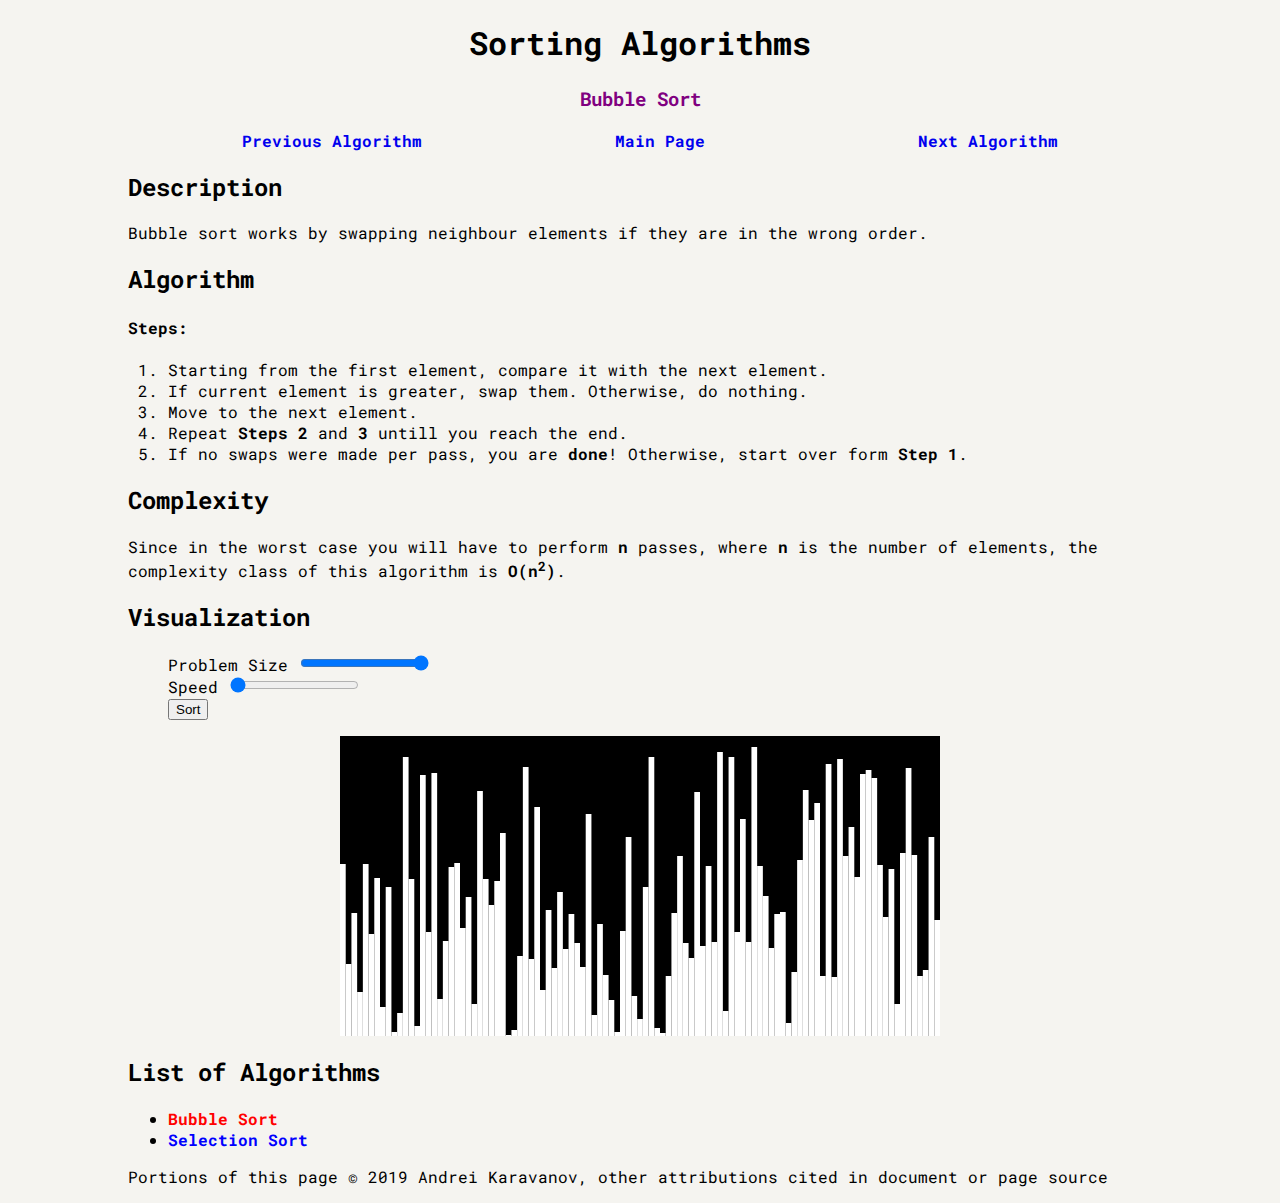
==== bubbleSort.html @ 87594271 "Initial commit" ====
<!DOCTYPE html>
<!--
  Andrei Karavanov
  October 16, 2019
  Gilmore AB

  This is the example page of how all pages containing algorithms will look
  like. It has some information about algorithm, but most importainly it also
  has an interactive vizualization.
-->
<html lang="en">
  <head>
    <meta charset="utf-8">
    <link rel="stylesheet" href="styles.css" />
    <script src="index.js"></script>
    <script src="sortPage.js"></script>
    <title>Sorting Algorithms - Visual Tool - Bubble Sort</title>
  </head>
  <body>
    <header>
      <h1>Sorting Algorithms</h1>
      <h3 class="algorithmName">Bubble Sort</h3>
      <nav>
        <ul style="list-style-type:none" class="container">
          <li><a href="index.html">Previous Algorithm</a></li>
          <li><a href="index.html">Main Page</a></li>
          <li><a href="index.html">Next Algorithm</a></li>
        </ul>
      </nav>
    </header>

    <main>
      <section>
        <h2>Description</h2>

        <p>
          Bubble sort works by swapping neighbour elements if they are in the
          wrong order.
        </p>
      </section>

      <section>
        <h2>Algorithm</h2>

        <section>
          <h4>Steps:</h4>
          <ol>
            <li>
              Starting from the first element, compare it with the next
              element.
            </li>
            <li>
              If current element is greater, swap them. Otherwise, do
              nothing.
            </li>
            <li>Move to the next element.</li>
            <li>Repeat <strong>Steps 2</strong> and <strong>3</strong> untill
              you reach the end.
            </li>
            <li>If no swaps were made per pass, you are
              <strong>done</strong>! Otherwise, start over form
              <strong>Step 1</strong>.
            </li>
          </ol>
        </section>
      </section>

      <section>
        <h2>Complexity</h2>

        <p>
          Since in the worst case you will have to perform <strong>n</strong>
            passes, where <strong>n</strong> is the number of elements, the
            complexity class of this algorithm is
            <strong>O(n<sup>2</sup>)</strong>.
        </p>
      </section>

      <section id="visualization">
        <h2>Visualization</h2>

        <ul style="list-style-type:none" id="specifications">
          <li>
            <label>Problem Size</label>
            <input type="range" min="1" max="100" value="100" class="slider"
            id="problemSizeSlider">
          </li>

          <li>
            <label>Speed</label>
            <input type="range" min="1" max="100" value="1" class="slider"
            id="speedSlider">
          </li>
          <li>
            <button id="sortButton">Sort</button>
          </li>
        </ul>
      </section>

      <section>
        <h2>List of Algorithms</h2>
        <ul class="algorithmsList">
          <li>
            <a href="bubbleSort.html">Bubble Sort</a>
          </li>
          <li>
            <a href="bubbleSort.html">Selection Sort</a>
          </li>
        </ul>
      </section>
    </main>

    <footer>
      <p>
        Portions of this page &copy; 2019 Andrei Karavanov, other attributions
        cited in document or page source
      </p>
    </footer>
  </body>
</html>
---- styles.css ----
/*
  Andrei Karavanov
  October 16, 2019
  Gilmore, AB

  This is the main stylesheet of my project. It has iniversal rulset that
  is applicable to every single page of my project.
*/

@import url('https://fonts.googleapis.com/css?family=Roboto+Mono&display=swap');

.container {
  display: flex;
  flex-wrap: wrap;
  justify-content: center;
}

.container li {
  flex: 1;
}

body {
  background-color: #F5F4F0;
  font-family: 'Roboto Mono', sans-serif;
  margin-left: auto;
  margin-right: auto;
  width: 80%;
}

header {
  text-align: center;
}

a:link {
  text-decoration: none;
  font-weight: bold;
}

.algorithmName {
  color: purple;
}
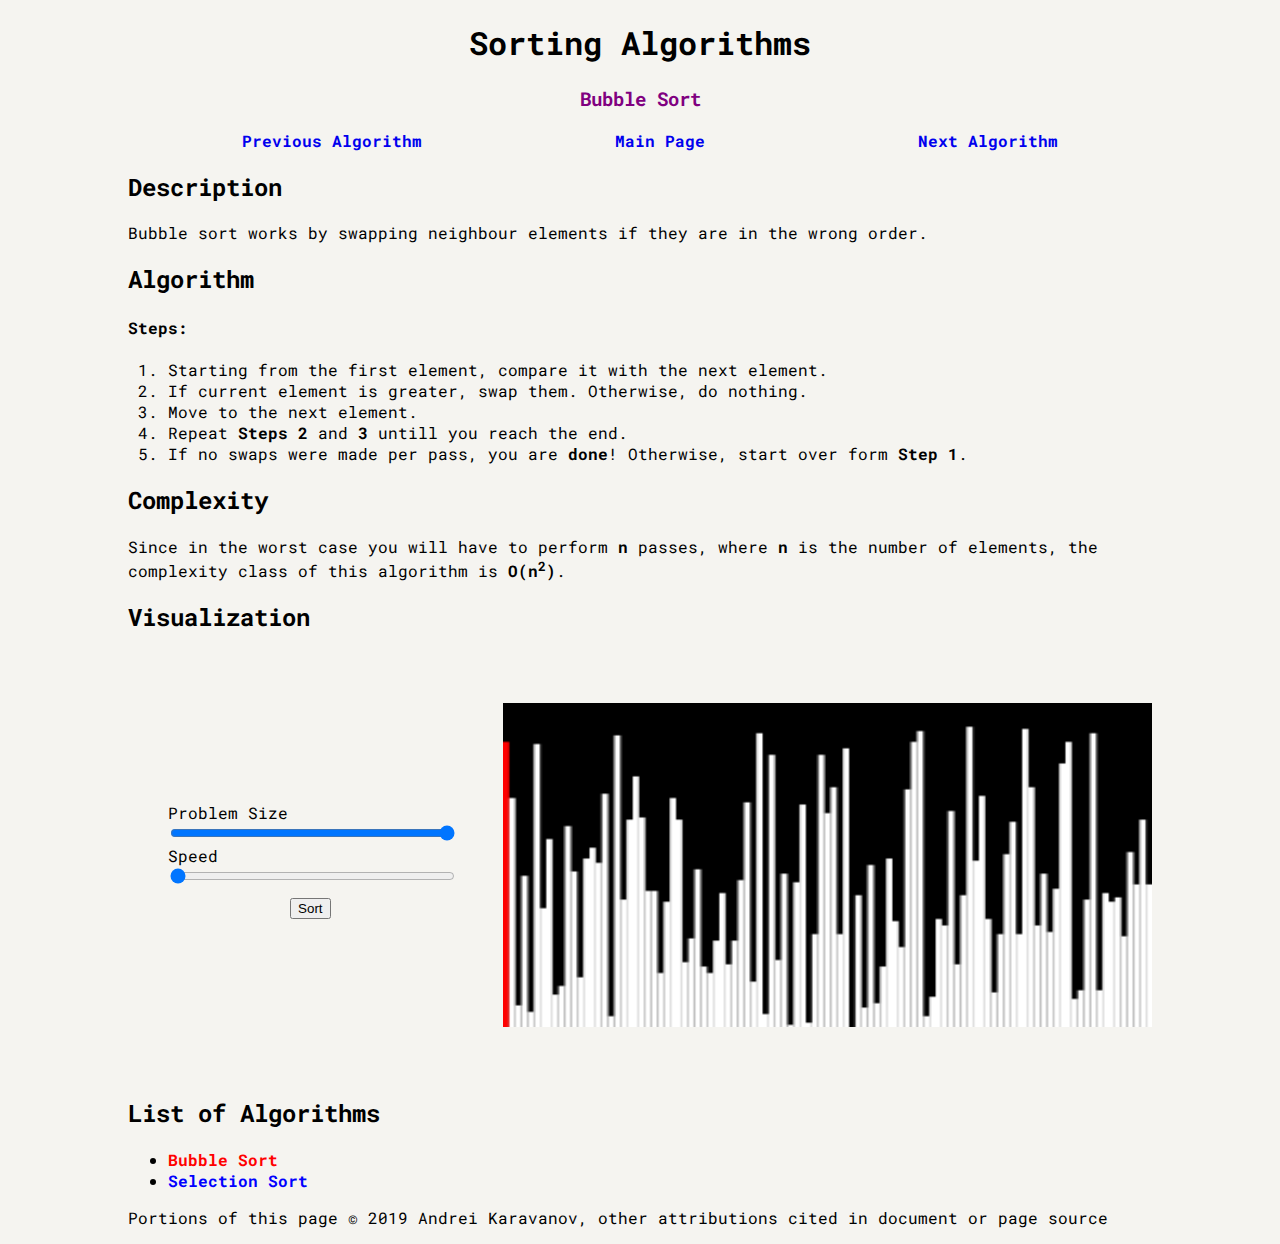
==== commit ed1442b8: "Style and Functionality Changes" ====
--- a/bubbleSort.html
+++ b/bubbleSort.html
@@ -76,25 +76,35 @@
         </p>
       </section>
 
-      <section id="visualization">
+      <section>
         <h2>Visualization</h2>
 
-        <ul style="list-style-type:none" id="specifications">
-          <li>
-            <label>Problem Size</label>
-            <input type="range" min="1" max="100" value="100" class="slider"
-            id="problemSizeSlider">
-          </li>
+        <section class="side-to-side">
+          <div id="visualization-options">
+            <ul style="list-style-type:none">
+              <li class="slider">
+                <label>Problem Size</label>
+                <input type="range" min="1" max="100" value="100" class="slider"
+                id="problemSizeSlider">
+              </li>
 
-          <li>
-            <label>Speed</label>
-            <input type="range" min="1" max="100" value="1" class="slider"
-            id="speedSlider">
-          </li>
-          <li>
-            <button id="sortButton">Sort</button>
-          </li>
-        </ul>
+              <li class="slider">
+                <label>Speed</label>
+                <input type="range" min="1" max="100" value="1" class="slider"
+                id="speedSlider">
+              </li>
+              <li>
+                <button id="sortButton">Sort</button>
+                <button id="pauseButton">Pause</button>
+                <button id="stepButton">Step</button>
+                <button id="resetButton">Reset</button>
+              </li>
+            </ul>
+          </div>
+
+          <div id="visualization"></div>
+        </section>
+
       </section>
 
       <section>
--- a/styles.css
+++ b/styles.css
@@ -39,3 +39,60 @@
 .algorithmName {
   color: purple;
 }
+
+#visualization {
+  padding: 50px 0 50px 50px;
+  flex: 2;
+  margin: 0 auto;
+  max-width: 700px;
+}
+
+button {
+  width: 100%
+  padding: 20px;
+  align-items: center;
+  margin: 10px;
+}
+
+label {
+  display: inline-block;
+  width: 200px;
+}
+
+@media only screen and (max-width: 1000px) {
+  #visualization, #visualization-options {
+    padding: 0;
+    flex: 0 0 100%;
+  }
+
+  .slider {
+    width: 100%;
+  }
+
+  input {
+    max-width: 100%;
+  }
+}
+
+#visualization-options{
+  padding: 0;
+  flex: 1;
+  margin: auto;
+}
+
+#visualization-options ul li {
+  display: table;
+  padding: 0;
+  margin: 0 auto;
+}
+
+input {
+  width: 100%;
+  max-width: 400px;
+}
+
+.side-to-side {
+  display: flex;
+  flex-wrap: wrap;
+  align-items: center;
+}
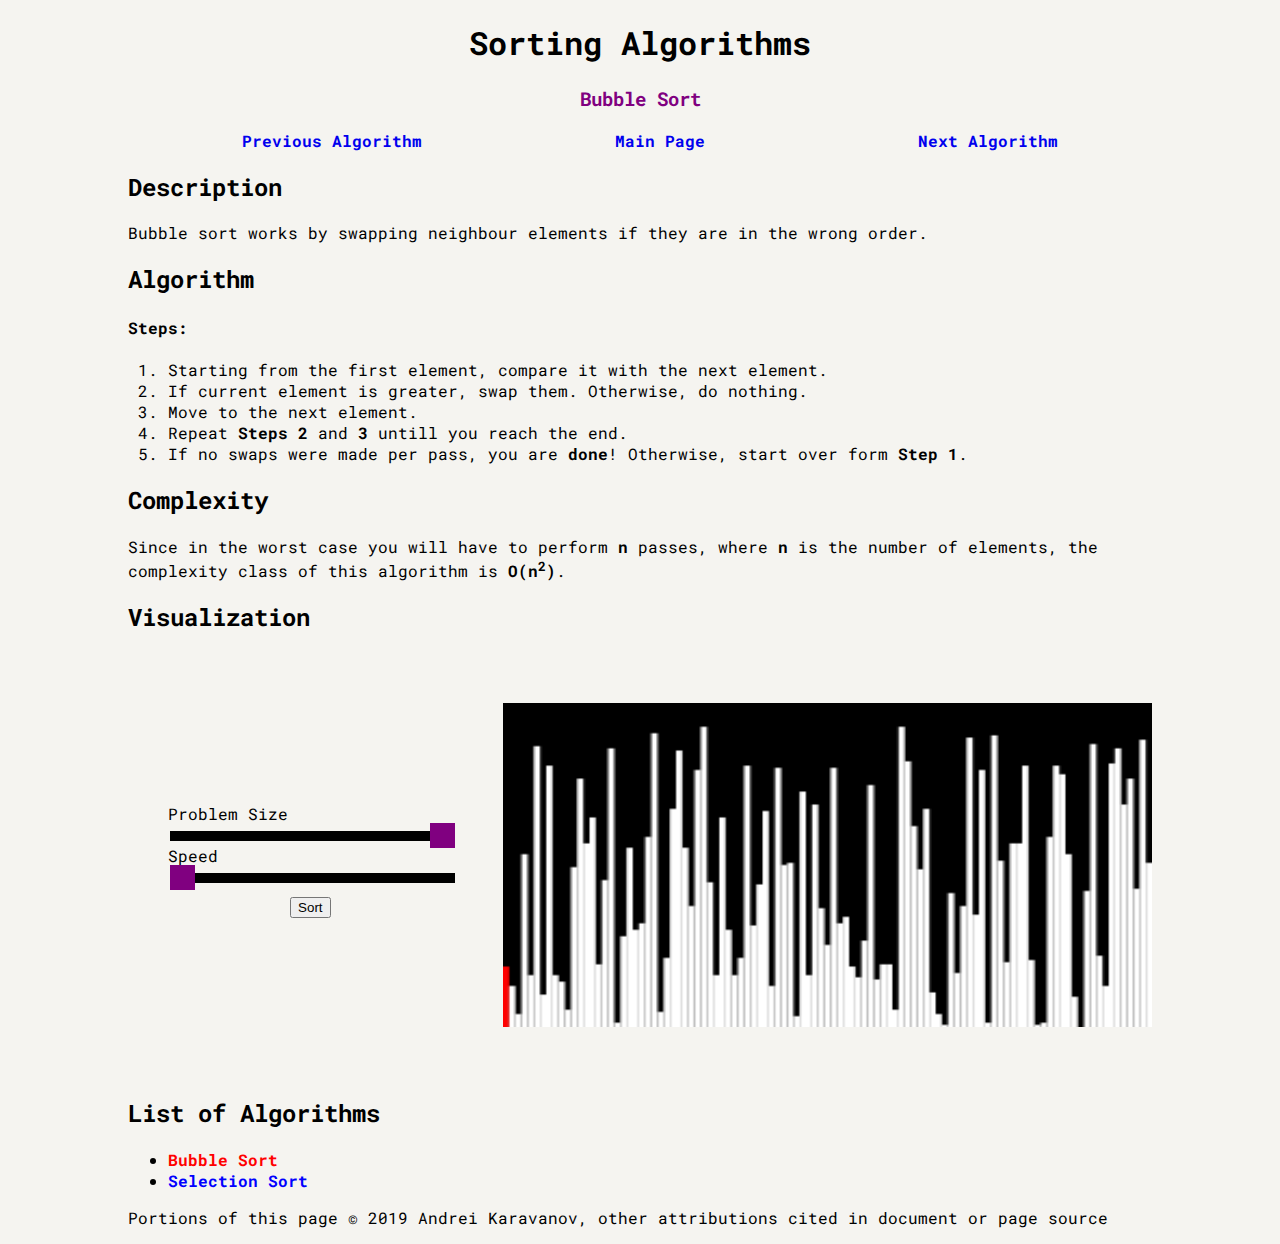
==== commit e31e7b40: "Stylistic changes for small-devices" ====
--- a/bubbleSort.html
+++ b/bubbleSort.html
@@ -93,7 +93,7 @@
                 <input type="range" min="1" max="100" value="1" class="slider"
                 id="speedSlider">
               </li>
-              <li>
+              <li class="options">
                 <button id="sortButton">Sort</button>
                 <button id="pauseButton">Pause</button>
                 <button id="stepButton">Step</button>
--- a/styles.css
+++ b/styles.css
@@ -67,14 +67,35 @@
 
   .slider {
     width: 100%;
+    height: 16px;
+    /* height: 100px; */
   }
 
-  input {
-    max-width: 100%;
+  .slider::-webkit-slider-thumb {
+    -webkit-appearance: none; /* Override default look */
+    appearance: none;
+    width: 40px;
+    height: 40px;
+    background: purple; /* Green background */
+    cursor: pointer; /* Cursor on hover */
+  }
+
+  label {
+    font-size: 25px;
+    padding: 30px 0;
+  }
+
+  button {
+    font-size: 35px;
+    padding: 30px 50px;
+  }
+
+  .options {
+    padding: 30px;
   }
 }
 
-#visualization-options{
+#visualization-options {
   padding: 0;
   flex: 1;
   margin: auto;
@@ -82,13 +103,24 @@
 
 #visualization-options ul li {
   display: table;
-  padding: 0;
   margin: 0 auto;
 }
 
 input {
+  -webkit-appearance: none;
+  background: black;
+  height: 10px;
   width: 100%;
-  max-width: 400px;
+  /* max-width: 400px; */
+}
+
+input::-webkit-slider-thumb {
+  -webkit-appearance: none; /* Override default look */
+  appearance: none;
+  width: 25px; /* Set a specific slider handle width */
+  height: 25px; /* Slider handle height */
+  background: purple; /* Green background */
+  cursor: pointer; /* Cursor on hover */
 }
 
 .side-to-side {
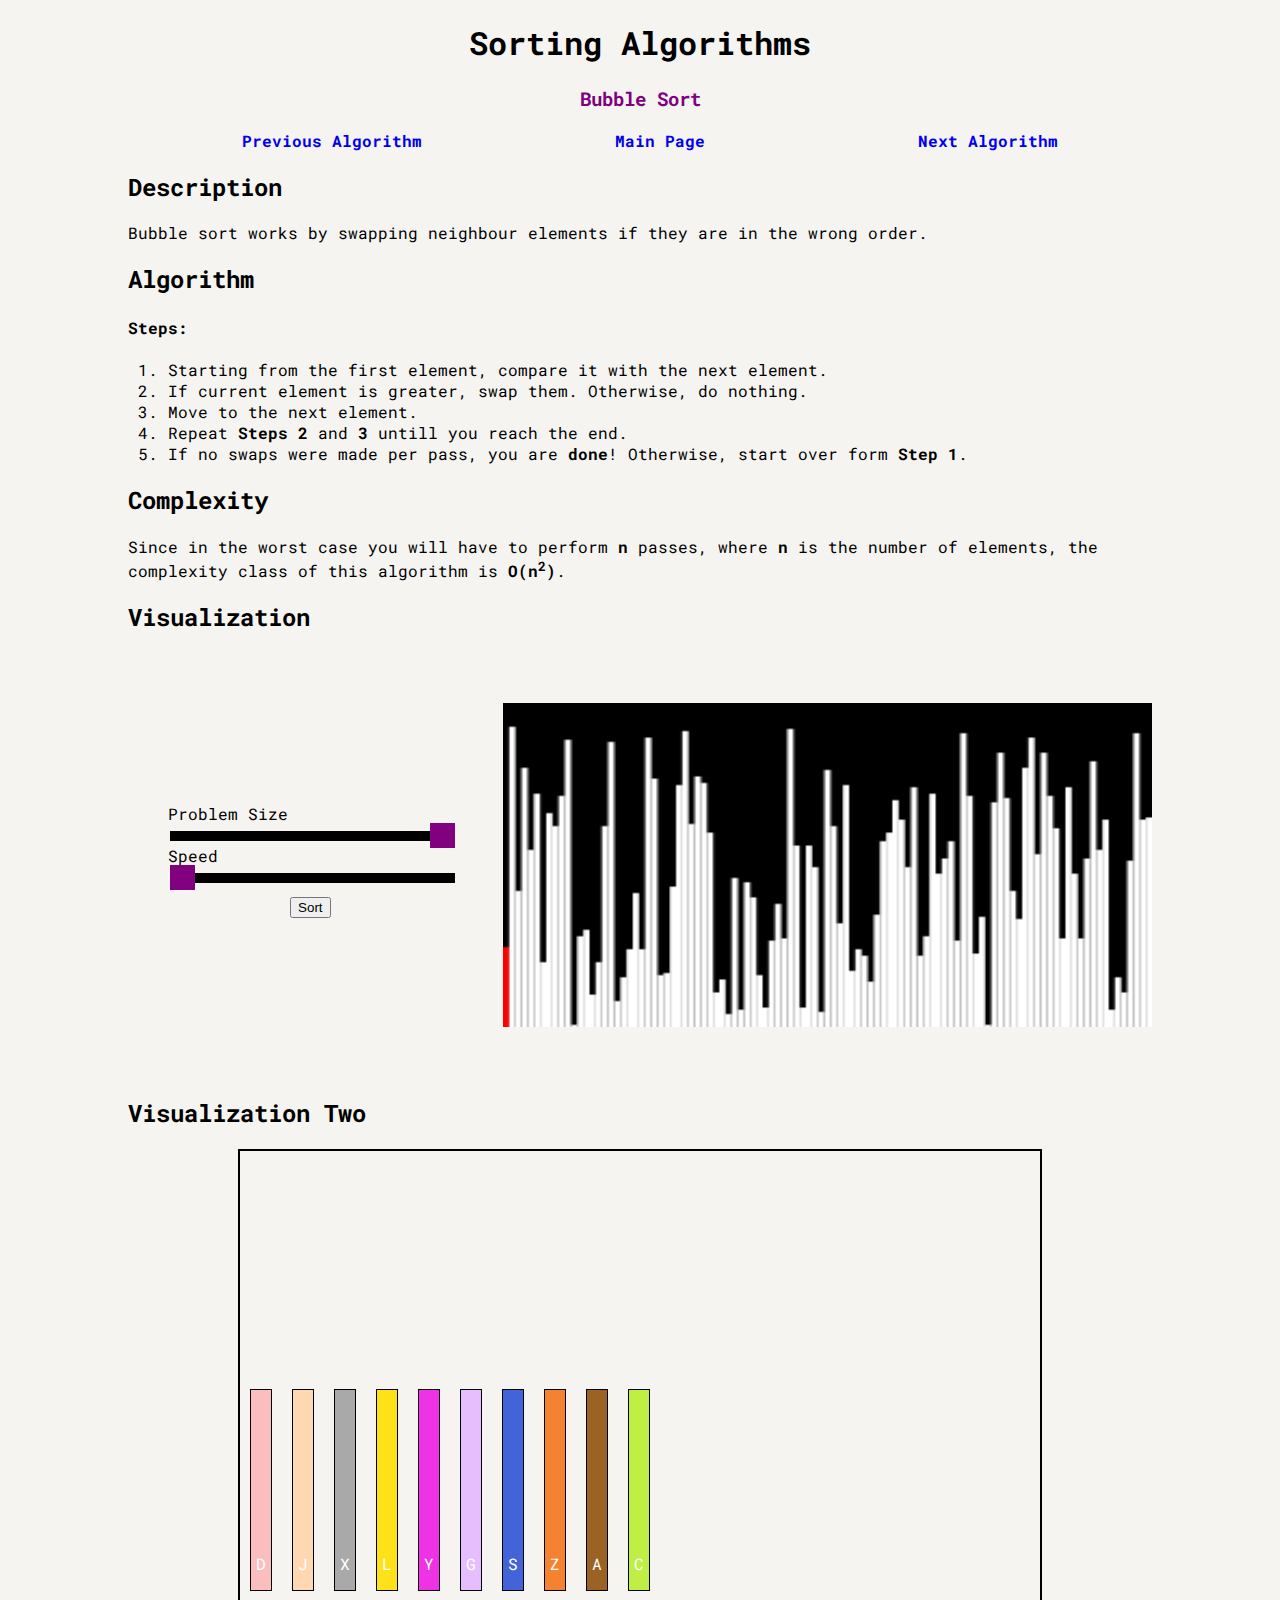
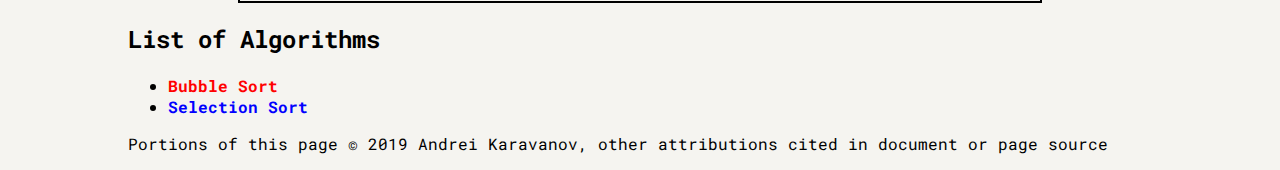
==== commit 3b14df25: "Fix #17" ====
--- a/bubbleSort.html
+++ b/bubbleSort.html
@@ -108,6 +108,11 @@
       </section>
 
       <section>
+        <h2>Visualization Two</h2>
+        <div id="vis"></div>
+      </section>
+
+      <section>
         <h2>List of Algorithms</h2>
         <ul class="algorithmsList">
           <li>
--- a/styles.css
+++ b/styles.css
@@ -60,6 +60,10 @@
 }
 
 @media only screen and (max-width: 1000px) {
+  body {
+    font-size: 1.6em;
+  }
+
   #visualization, #visualization-options {
     padding: 0;
     flex: 0 0 100%;
@@ -68,7 +72,6 @@
   .slider {
     width: 100%;
     height: 16px;
-    /* height: 100px; */
   }
 
   .slider::-webkit-slider-thumb {
@@ -81,7 +84,7 @@
   }
 
   label {
-    font-size: 25px;
+    font-size: 1.2em;
     padding: 30px 0;
   }
 
@@ -128,3 +131,33 @@
   flex-wrap: wrap;
   align-items: center;
 }
+
+.little-box {
+  color: white;
+  border: solid 1px black;
+  text-align: center;
+  height: 200px;
+  position: relative;
+  width: 20px;
+  margin: 10px 10px;
+  align-self: flex-end;
+  cursor: pointer;
+}
+
+.little-box p {
+  position: absolute;
+  width: 100%;
+  bottom: 0;
+  left: 0;
+  /* margin: ; */
+}
+
+#vis {
+  display: flex;
+  flex-wrap: wrap;
+  position: relative;
+  border: 2px solid black;
+  height: 450px;
+  width: 800px;
+  margin: auto auto;
+}
